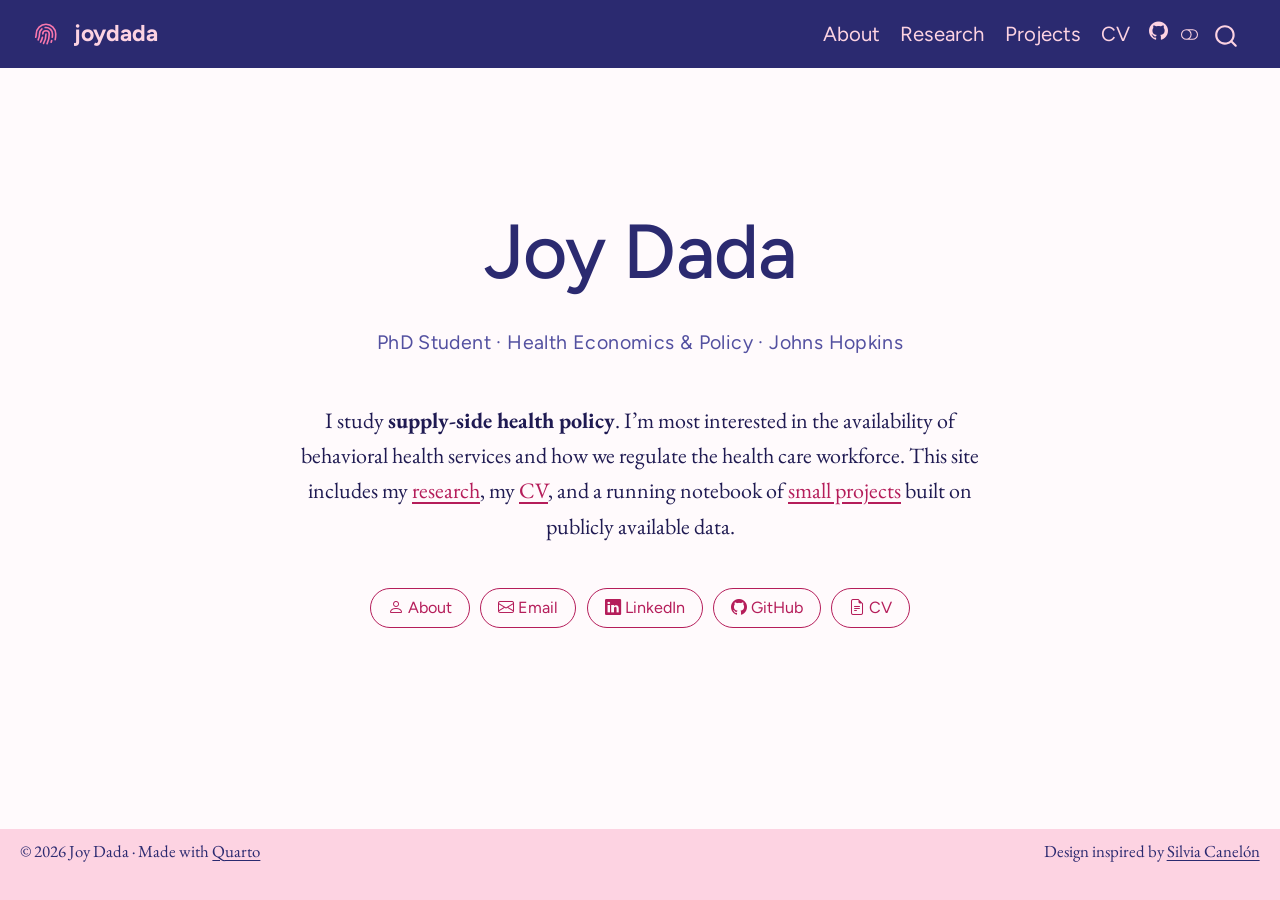
==== index.html @ 4fcf4c1a "Built site for gh-pages" ====
<!DOCTYPE html>
<html xmlns="http://www.w3.org/1999/xhtml" lang="en" xml:lang="en"><head>

<meta charset="utf-8">
<meta name="generator" content="quarto-1.10.19">

<meta name="viewport" content="width=device-width, initial-scale=1.0, user-scalable=yes">


<title>Joy Dada – joydada</title>
<style>
/* Default styles provided by pandoc.
** See https://pandoc.org/MANUAL.html#variables-for-html for config info.
*/
span.smallcaps{font-variant: small-caps;}
div.columns{display: flex; gap: 1.5em;}
div.column{flex: auto;}
@media screen {
div.columns{gap: min(4vw, 1.5em);}
div.column{overflow-x: auto;}
}
div.hanging-indent{margin-left: 1.5em; text-indent: -1.5em;}
ul.task-list{list-style: none;}
ul.task-list li input[type="checkbox"] {
  width: 0.8em;
  margin: 0 0.8em 0.2em -1em; /* quarto-specific, see https://github.com/quarto-dev/quarto-cli/issues/4556 */ 
  vertical-align: middle;
}
</style>


<script src="site_libs/quarto-nav/quarto-nav.js"></script>
<script src="site_libs/quarto-nav/headroom.min.js"></script>
<script src="site_libs/clipboard/clipboard.min.js"></script>
<script src="site_libs/quarto-search/autocomplete.umd.js"></script>
<script src="site_libs/quarto-search/fuse.min.js"></script>
<script src="site_libs/quarto-search/quarto-search.js"></script>
<meta name="quarto:offset" content="./">
<link href="./assets/img/logo.svg" rel="icon" type="image/svg+xml">
<script src="site_libs/quarto-html/quarto.js" type="module"></script>
<script src="site_libs/quarto-html/tabsets/tabsets.js" type="module"></script>
<script src="site_libs/quarto-html/popper.min.js"></script>
<script src="site_libs/quarto-html/tippy.umd.min.js"></script>
<script src="site_libs/quarto-html/anchor.min.js"></script>
<link href="site_libs/quarto-html/tippy.css" rel="stylesheet">
<link href="site_libs/quarto-html/quarto-syntax-highlighting-8221f2c48aaba76b52edb100b0507f3c.css" rel="stylesheet" class="quarto-color-scheme" id="quarto-text-highlighting-styles">
<link href="site_libs/quarto-html/quarto-syntax-highlighting-dark-9b72eb626856766e9cc8d3a7dc96451e.css" rel="stylesheet" class="quarto-color-scheme quarto-color-alternate" id="quarto-text-highlighting-styles">
<link href="site_libs/quarto-html/quarto-syntax-highlighting-8221f2c48aaba76b52edb100b0507f3c.css" rel="stylesheet" class="quarto-color-scheme-extra" id="quarto-text-highlighting-styles">
<script src="site_libs/bootstrap/bootstrap.min.js"></script>
<link href="site_libs/bootstrap/bootstrap-icons.css" rel="stylesheet">
<link href="site_libs/bootstrap/bootstrap-cb2092fd731e4eb73989a258b57290ee.min.css" rel="stylesheet" append-hash="true" class="quarto-color-scheme" id="quarto-bootstrap" data-mode="light">
<link href="site_libs/bootstrap/bootstrap-dark-763b3bb7d74302b578c923865d46b338.min.css" rel="stylesheet" append-hash="true" class="quarto-color-scheme quarto-color-alternate" id="quarto-bootstrap" data-mode="dark">
<link href="site_libs/bootstrap/bootstrap-cb2092fd731e4eb73989a258b57290ee.min.css" rel="stylesheet" append-hash="true" class="quarto-color-scheme-extra" id="quarto-bootstrap" data-mode="light">
<script id="quarto-search-options" type="application/json">{
  "location": "navbar",
  "copy-button": false,
  "collapse-after": 3,
  "panel-placement": "end",
  "type": "overlay",
  "limit": 50,
  "keyboard-shortcut": [
    "f",
    "/",
    "s"
  ],
  "show-item-context": false,
  "language": {
    "search-no-results-text": "No results",
    "search-matching-documents-text": "matching documents",
    "search-copy-link-title": "Copy link to search",
    "search-hide-matches-text": "Hide additional matches",
    "search-more-match-text": "more match in this document",
    "search-more-matches-text": "more matches in this document",
    "search-clear-button-title": "Clear",
    "search-text-placeholder": "",
    "search-detached-cancel-button-title": "Cancel",
    "search-submit-button-title": "Submit",
    "search-label": "Search"
  }
}</script>
<style>html{ scroll-behavior: smooth; }</style>


</head>

<body class="nav-fixed fullcontent quarto-light"><script id="quarto-html-before-body" type="application/javascript">
    const toggleBodyColorMode = (bsSheetEl) => {
      const mode = bsSheetEl.getAttribute("data-mode");
      const bodyEl = window.document.querySelector("body");
      if (mode === "dark") {
        bodyEl.classList.add("quarto-dark");
        bodyEl.classList.remove("quarto-light");
      } else {
        bodyEl.classList.add("quarto-light");
        bodyEl.classList.remove("quarto-dark");
      }
    }
    const toggleBodyColorPrimary = () => {
      const bsSheetEl = window.document.querySelector("link#quarto-bootstrap:not([rel=disabled-stylesheet])");
      if (bsSheetEl) {
        toggleBodyColorMode(bsSheetEl);
      }
    }
    const setColorSchemeToggle = (alternate) => {
      const toggles = window.document.querySelectorAll('.quarto-color-scheme-toggle');
      for (let i=0; i < toggles.length; i++) {
        const toggle = toggles[i];
        if (toggle) {
          if (alternate) {
            toggle.classList.add("alternate");
          } else {
            toggle.classList.remove("alternate");
          }
        }
      }
    };
    const toggleColorMode = (alternate) => {
      // Switch the stylesheets
      const primaryStylesheets = window.document.querySelectorAll('link.quarto-color-scheme:not(.quarto-color-alternate)');
      const alternateStylesheets = window.document.querySelectorAll('link.quarto-color-scheme.quarto-color-alternate');
      manageTransitions('#quarto-margin-sidebar .nav-link', false);
      if (alternate) {
        // note: dark is layered on light, we don't disable primary!
        enableStylesheet(alternateStylesheets);
        for (const sheetNode of alternateStylesheets) {
          if (sheetNode.id === "quarto-bootstrap") {
            toggleBodyColorMode(sheetNode);
          }
        }
      } else {
        disableStylesheet(alternateStylesheets);
        enableStylesheet(primaryStylesheets)
        toggleBodyColorPrimary();
      }
      manageTransitions('#quarto-margin-sidebar .nav-link', true);
      // Switch the toggles
      setColorSchemeToggle(alternate)
      // Hack to workaround the fact that safari doesn't
      // properly recolor the scrollbar when toggling (#1455)
      if (navigator.userAgent.indexOf('Safari') > 0 && navigator.userAgent.indexOf('Chrome') == -1) {
        manageTransitions("body", false);
        window.scrollTo(0, 1);
        setTimeout(() => {
          window.scrollTo(0, 0);
          manageTransitions("body", true);
        }, 40);
      }
    }
    const disableStylesheet = (stylesheets) => {
      for (let i=0; i < stylesheets.length; i++) {
        const stylesheet = stylesheets[i];
        stylesheet.rel = 'disabled-stylesheet';
      }
    }
    const enableStylesheet = (stylesheets) => {
      for (let i=0; i < stylesheets.length; i++) {
        const stylesheet = stylesheets[i];
        if(stylesheet.rel !== 'stylesheet') { // for Chrome, which will still FOUC without this check
          stylesheet.rel = 'stylesheet';
        }
      }
    }
    const manageTransitions = (selector, allowTransitions) => {
      const els = window.document.querySelectorAll(selector);
      for (let i=0; i < els.length; i++) {
        const el = els[i];
        if (allowTransitions) {
          el.classList.remove('notransition');
        } else {
          el.classList.add('notransition');
        }
      }
    }
    const isFileUrl = () => {
      return window.location.protocol === 'file:';
    }
    const hasAlternateSentinel = () => {
      let styleSentinel = getColorSchemeSentinel();
      if (styleSentinel !== null) {
        return styleSentinel === "alternate";
      } else {
        return false;
      }
    }
    const setStyleSentinel = (alternate) => {
      const value = alternate ? "alternate" : "default";
      if (!isFileUrl()) {
        window.localStorage.setItem("quarto-color-scheme", value);
      } else {
        localAlternateSentinel = value;
      }
    }
    const getColorSchemeSentinel = () => {
      if (!isFileUrl()) {
        const storageValue = window.localStorage.getItem("quarto-color-scheme");
        return storageValue != null ? storageValue : localAlternateSentinel;
      } else {
        return localAlternateSentinel;
      }
    }
    const toggleGiscusIfUsed = (isAlternate, darkModeDefault) => {
      const baseTheme = document.querySelector('#giscus-base-theme')?.value ?? 'light';
      const alternateTheme = document.querySelector('#giscus-alt-theme')?.value ?? 'dark';
      let newTheme = '';
      if(authorPrefersDark) {
        newTheme = isAlternate ? baseTheme : alternateTheme;
      } else {
        newTheme = isAlternate ? alternateTheme : baseTheme;
      }
      const changeGiscusTheme = () => {
        // From: https://github.com/giscus/giscus/issues/336
        const sendMessage = (message) => {
          const iframe = document.querySelector('iframe.giscus-frame');
          if (!iframe) return;
          iframe.contentWindow.postMessage({ giscus: message }, 'https://giscus.app');
        }
        sendMessage({
          setConfig: {
            theme: newTheme
          }
        });
      }
      const isGiscussLoaded = window.document.querySelector('iframe.giscus-frame') !== null;
      if (isGiscussLoaded) {
        changeGiscusTheme();
      }
    };
    const authorPrefersDark = false;
    const darkModeDefault = authorPrefersDark;
      document.querySelector('link#quarto-text-highlighting-styles.quarto-color-scheme-extra').rel = 'disabled-stylesheet';
      document.querySelector('link#quarto-bootstrap.quarto-color-scheme-extra').rel = 'disabled-stylesheet';
    let localAlternateSentinel = darkModeDefault ? 'alternate' : 'default';
    // Dark / light mode switch
    window.quartoToggleColorScheme = () => {
      // Read the current dark / light value
      let toAlternate = !hasAlternateSentinel();
      toggleColorMode(toAlternate);
      setStyleSentinel(toAlternate);
      toggleGiscusIfUsed(toAlternate, darkModeDefault);
      window.dispatchEvent(new Event('resize'));
    };
    // Switch to dark mode if need be
    if (hasAlternateSentinel()) {
      toggleColorMode(true);
    } else {
      toggleColorMode(false);
    }
  </script>

<div id="quarto-search-results"></div>
  <header id="quarto-header" class="headroom fixed-top">
    <nav class="navbar navbar-expand-lg " data-bs-theme="dark">
      <div class="navbar-container container-fluid">
      <div class="navbar-brand-container mx-auto">
    <a href="./index.html" class="navbar-brand navbar-brand-logo">
    <img src="./assets/img/logo.svg" alt="joydada fingerprint logo" class="navbar-logo light-content">
    <img src="./assets/img/logo.svg" alt="joydada fingerprint logo" class="navbar-logo dark-content">
    </a>
    <a class="navbar-brand" href="./index.html">
    <span class="navbar-title">joydada</span>
    </a>
  </div>
            <div id="quarto-search" class="" title="Search"></div>
          <button class="navbar-toggler" type="button" data-bs-toggle="collapse" data-bs-target="#navbarCollapse" aria-controls="navbarCollapse" role="menu" aria-expanded="false" aria-label="Toggle navigation" onclick="if (window.quartoToggleHeadroom) { window.quartoToggleHeadroom(); }">
  <span class="navbar-toggler-icon"></span>
</button>
          <div class="collapse navbar-collapse" id="navbarCollapse">
            <ul class="navbar-nav navbar-nav-scroll ms-auto">
  <li class="nav-item">
    <a class="nav-link" href="./about/index.html"> 
<span class="menu-text">About</span></a>
  </li>  
  <li class="nav-item">
    <a class="nav-link" href="./research/index.html"> 
<span class="menu-text">Research</span></a>
  </li>  
  <li class="nav-item">
    <a class="nav-link" href="./projects/index.html"> 
<span class="menu-text">Projects</span></a>
  </li>  
  <li class="nav-item">
    <a class="nav-link" href="./cv/index.html"> 
<span class="menu-text">CV</span></a>
  </li>  
  <li class="nav-item compact">
    <a class="nav-link" href="https://github.com/jdada360"> <i class="bi bi-github" role="img" aria-label="GitHub">
</i> 
<span class="menu-text"></span></a>
  </li>  
</ul>
          </div> <!-- /navcollapse -->
            <div class="quarto-navbar-tools">
  <a href="" class="quarto-color-scheme-toggle quarto-navigation-tool  px-1" onclick="window.quartoToggleColorScheme(); return false;" title="Toggle dark mode"><i class="bi"></i></a>
</div>
      </div> <!-- /container-fluid -->
    </nav>
</header>
<!-- content -->
<div id="quarto-content" class="quarto-container page-layout-custom page-navbar">
<!-- sidebar -->
<!-- margin-sidebar -->
<!-- main -->





<div class="landing">
<div class="landing-name">
<p>Joy Dada</p>
</div>
<div class="landing-role">
<p>PhD Student · Health Economics &amp; Policy · Johns Hopkins</p>
</div>
<div class="landing-blurb">
<p>I study <strong>supply-side health policy</strong>. I’m most interested in the availability of behavioral health services and how we regulate the health care workforce. This site includes my <a href="./research/index.html">research</a>, my <a href="./cv/index.html">CV</a>, and a running notebook of <a href="./projects/index.html">small projects</a> built on publicly available data.</p>
</div>
<div class="landing-links">
<p><a href="./about/index.html" class="landing-btn"><i class="bi bi-person"></i> About</a> <a href="mailto:jdada3@jhu.edu" class="landing-btn"><i class="bi bi-envelope"></i> Email</a> <a href="https://www.linkedin.com/in/joy-dada/" class="landing-btn"><i class="bi bi-linkedin"></i> LinkedIn</a> <a href="https://github.com/jdada360" class="landing-btn"><i class="bi bi-github"></i> GitHub</a> <a href="cv/cv.pdf" class="landing-btn"><i class="bi bi-file-earmark-text"></i> CV</a></p>
</div>
</div>




<script id="quarto-html-after-body" type="application/javascript">
  window.document.addEventListener("DOMContentLoaded", function (event) {
    // Ensure there is a toggle, if there isn't float one in the top right
    if (window.document.querySelector('.quarto-color-scheme-toggle') === null) {
      const a = window.document.createElement('a');
      a.classList.add('top-right');
      a.classList.add('quarto-color-scheme-toggle');
      a.href = "";
      a.onclick = function() { try { window.quartoToggleColorScheme(); } catch {} return false; };
      const i = window.document.createElement("i");
      i.classList.add('bi');
      a.appendChild(i);
      window.document.body.appendChild(a);
    }
    setColorSchemeToggle(hasAlternateSentinel())
    const icon = "";
    const anchorJS = new window.AnchorJS();
    anchorJS.options = {
      placement: 'right',
      icon: icon
    };
    anchorJS.add('.anchored');
    const isCodeAnnotation = (el) => {
      for (const clz of el.classList) {
        if (clz.startsWith('code-annotation-')) {                     
          return true;
        }
      }
      return false;
    }
    const onCopySuccess = function(e) {
      // button target
      const button = e.trigger;
      // don't keep focus
      button.blur();
      // flash "checked"
      button.classList.add('code-copy-button-checked');
      var currentTitle = button.getAttribute("title");
      button.setAttribute("title", "Copied!");
      let tooltip;
      if (window.bootstrap) {
        button.setAttribute("data-bs-toggle", "tooltip");
        button.setAttribute("data-bs-placement", "left");
        button.setAttribute("data-bs-title", "Copied!");
        tooltip = new bootstrap.Tooltip(button, 
          { trigger: "manual", 
            customClass: "code-copy-button-tooltip",
            offset: [0, -8]});
        tooltip.show();    
      }
      setTimeout(function() {
        if (tooltip) {
          tooltip.hide();
          button.removeAttribute("data-bs-title");
          button.removeAttribute("data-bs-toggle");
          button.removeAttribute("data-bs-placement");
        }
        button.setAttribute("title", currentTitle);
        button.classList.remove('code-copy-button-checked');
      }, 1000);
      // clear code selection
      e.clearSelection();
    }
    const getTextToCopy = function(trigger) {
      const outerScaffold = trigger.parentElement.cloneNode(true);
      const codeEl = outerScaffold.querySelector('code');
      for (const childEl of codeEl.children) {
        if (isCodeAnnotation(childEl)) {
          childEl.remove();
        }
      }
      return codeEl.innerText;
    }
    const clipboard = new window.ClipboardJS('.code-copy-button:not([data-in-quarto-modal])', {
      text: getTextToCopy
    });
    clipboard.on('success', onCopySuccess);
    if (window.document.getElementById('quarto-embedded-source-code-modal')) {
      const clipboardModal = new window.ClipboardJS('.code-copy-button[data-in-quarto-modal]', {
        text: getTextToCopy,
        container: window.document.getElementById('quarto-embedded-source-code-modal')
      });
      clipboardModal.on('success', onCopySuccess);
    }
      var localhostRegex = new RegExp(/^(?:http|https):\/\/localhost\:?[0-9]*\//);
      var mailtoRegex = new RegExp(/^mailto:/);
        var filterRegex = new RegExp("https:\/\/jdada360\.github\.io");
      var isInternal = (href) => {
          return filterRegex.test(href) || localhostRegex.test(href) || mailtoRegex.test(href);
      }
      // Inspect non-navigation links and adorn them if external
     var links = window.document.querySelectorAll('a[href]:not(.nav-link):not(.navbar-brand):not(.toc-action):not(.sidebar-link):not(.sidebar-item-toggle):not(.pagination-link):not(.no-external):not([aria-hidden]):not(.dropdown-item):not(.quarto-navigation-tool):not(.about-link)');
      for (var i=0; i<links.length; i++) {
        const link = links[i];
        if (!isInternal(link.href)) {
          // undo the damage that might have been done by quarto-nav.js in the case of
          // links that we want to consider external
          if (link.dataset.originalHref !== undefined) {
            link.href = link.dataset.originalHref;
          }
        }
      }
    function tippyHover(el, contentFn, onTriggerFn, onUntriggerFn) {
      const config = {
        allowHTML: true,
        maxWidth: 500,
        delay: 100,
        arrow: false,
        appendTo: function(el) {
            return el.parentElement;
        },
        interactive: true,
        interactiveBorder: 10,
        theme: 'quarto',
        placement: 'bottom-start',
      };
      if (contentFn) {
        config.content = contentFn;
      }
      if (onTriggerFn) {
        config.onTrigger = onTriggerFn;
      }
      if (onUntriggerFn) {
        config.onUntrigger = onUntriggerFn;
      }
      window.tippy(el, config); 
    }
    const noterefs = window.document.querySelectorAll('a[role="doc-noteref"]');
    for (var i=0; i<noterefs.length; i++) {
      const ref = noterefs[i];
      tippyHover(ref, function() {
        // use id or data attribute instead here
        let href = ref.getAttribute('data-footnote-href') || ref.getAttribute('href');
        try { href = new URL(href).hash; } catch {}
        const id = href.replace(/^#\/?/, "");
        const note = window.document.getElementById(id);
        if (note) {
          return note.innerHTML;
        } else {
          return "";
        }
      });
    }
    const xrefs = window.document.querySelectorAll('a.quarto-xref');
    const processXRef = (id, note) => {
      // Strip column container classes
      const stripColumnClz = (el) => {
        el.classList.remove("page-full", "page-columns");
        if (el.children) {
          for (const child of el.children) {
            stripColumnClz(child);
          }
        }
      }
      stripColumnClz(note)
      if (id === null || id.startsWith('sec-')) {
        // Special case sections, only their first couple elements
        const container = document.createElement("div");
        if (note.children && note.children.length > 2) {
          container.appendChild(note.children[0].cloneNode(true));
          for (let i = 1; i < note.children.length; i++) {
            const child = note.children[i];
            if (child.tagName === "P" && child.innerText === "") {
              continue;
            } else {
              container.appendChild(child.cloneNode(true));
              break;
            }
          }
          if (window.Quarto?.typesetMath) {
            window.Quarto.typesetMath(container);
          }
          return container.innerHTML
        } else {
          if (window.Quarto?.typesetMath) {
            window.Quarto.typesetMath(note);
          }
          return note.innerHTML;
        }
      } else {
        // Remove any anchor links if they are present
        const anchorLink = note.querySelector('a.anchorjs-link');
        if (anchorLink) {
          anchorLink.remove();
        }
        if (window.Quarto?.typesetMath) {
          window.Quarto.typesetMath(note);
        }
        if (note.classList.contains("callout")) {
          return note.outerHTML;
        } else {
          return note.innerHTML;
        }
      }
    }
    for (var i=0; i<xrefs.length; i++) {
      const xref = xrefs[i];
      tippyHover(xref, undefined, function(instance) {
        instance.disable();
        let url = xref.getAttribute('href');
        let hash = undefined; 
        if (url.startsWith('#')) {
          hash = url;
        } else {
          try { hash = new URL(url).hash; } catch {}
        }
        if (hash) {
          const id = hash.replace(/^#\/?/, "");
          const note = window.document.getElementById(id);
          if (note !== null) {
            try {
              const html = processXRef(id, note.cloneNode(true));
              instance.setContent(html);
            } finally {
              instance.enable();
              instance.show();
            }
          } else {
            // See if we can fetch this
            fetch(url.split('#')[0])
            .then(res => res.text())
            .then(html => {
              const parser = new DOMParser();
              const htmlDoc = parser.parseFromString(html, "text/html");
              const note = htmlDoc.getElementById(id);
              if (note !== null) {
                const html = processXRef(id, note);
                instance.setContent(html);
              } 
            }).finally(() => {
              instance.enable();
              instance.show();
            });
          }
        } else {
          // See if we can fetch a full url (with no hash to target)
          // This is a special case and we should probably do some content thinning / targeting
          fetch(url)
          .then(res => res.text())
          .then(html => {
            const parser = new DOMParser();
            const htmlDoc = parser.parseFromString(html, "text/html");
            const note = htmlDoc.querySelector('main.content');
            if (note !== null) {
              // This should only happen for chapter cross references
              // (since there is no id in the URL)
              // remove the first header
              if (note.children.length > 0 && note.children[0].tagName === "HEADER") {
                note.children[0].remove();
              }
              const html = processXRef(null, note);
              instance.setContent(html);
            } 
          }).finally(() => {
            instance.enable();
            instance.show();
          });
        }
      }, function(instance) {
      });
    }
        let selectedAnnoteEl;
        const selectorForAnnotation = ( cell, annotation) => {
          let cellAttr = 'data-code-cell="' + cell + '"';
          let lineAttr = 'data-code-annotation="' +  annotation + '"';
          const selector = 'span[' + cellAttr + '][' + lineAttr + ']';
          return selector;
        }
        const selectCodeLines = (annoteEl) => {
          const doc = window.document;
          const targetCell = annoteEl.getAttribute("data-target-cell");
          const targetAnnotation = annoteEl.getAttribute("data-target-annotation");
          const annoteSpan = window.document.querySelector(selectorForAnnotation(targetCell, targetAnnotation));
          const lines = annoteSpan.getAttribute("data-code-lines").split(",");
          const lineIds = lines.map((line) => {
            return targetCell + "-" + line;
          })
          let top = null;
          let height = null;
          let parent = null;
          if (lineIds.length > 0) {
              //compute the position of the single el (top and bottom and make a div)
              const el = window.document.getElementById(lineIds[0]);
              top = el.offsetTop;
              height = el.offsetHeight;
              parent = el.parentElement.parentElement;
            if (lineIds.length > 1) {
              const lastEl = window.document.getElementById(lineIds[lineIds.length - 1]);
              const bottom = lastEl.offsetTop + lastEl.offsetHeight;
              height = bottom - top;
            }
            if (top !== null && height !== null && parent !== null) {
              // cook up a div (if necessary) and position it 
              let div = window.document.getElementById("code-annotation-line-highlight");
              if (div === null) {
                div = window.document.createElement("div");
                div.setAttribute("id", "code-annotation-line-highlight");
                div.style.position = 'absolute';
                parent.appendChild(div);
              }
              div.style.top = top - 2 + "px";
              div.style.height = height + 4 + "px";
              div.style.left = 0;
              let gutterDiv = window.document.getElementById("code-annotation-line-highlight-gutter");
              if (gutterDiv === null) {
                gutterDiv = window.document.createElement("div");
                gutterDiv.setAttribute("id", "code-annotation-line-highlight-gutter");
                gutterDiv.style.position = 'absolute';
                const codeCell = window.document.getElementById(targetCell);
                const gutter = codeCell.querySelector('.code-annotation-gutter');
                gutter.appendChild(gutterDiv);
              }
              gutterDiv.style.top = top - 2 + "px";
              gutterDiv.style.height = height + 4 + "px";
            }
            selectedAnnoteEl = annoteEl;
          }
        };
        const unselectCodeLines = () => {
          const elementsIds = ["code-annotation-line-highlight", "code-annotation-line-highlight-gutter"];
          elementsIds.forEach((elId) => {
            const div = window.document.getElementById(elId);
            if (div) {
              div.remove();
            }
          });
          selectedAnnoteEl = undefined;
        };
          // Handle positioning of the toggle
      window.addEventListener(
        "resize",
        throttle(() => {
          elRect = undefined;
          if (selectedAnnoteEl) {
            selectCodeLines(selectedAnnoteEl);
          }
        }, 10)
      );
      function throttle(fn, ms) {
      let throttle = false;
      let timer;
        return (...args) => {
          if(!throttle) { // first call gets through
              fn.apply(this, args);
              throttle = true;
          } else { // all the others get throttled
              if(timer) clearTimeout(timer); // cancel #2
              timer = setTimeout(() => {
                fn.apply(this, args);
                timer = throttle = false;
              }, ms);
          }
        };
      }
        // Attach click handler to the DT
        const annoteDls = window.document.querySelectorAll('dt[data-target-cell]');
        for (const annoteDlNode of annoteDls) {
          annoteDlNode.addEventListener('click', (event) => {
            const clickedEl = event.target;
            if (clickedEl !== selectedAnnoteEl) {
              unselectCodeLines();
              const activeEl = window.document.querySelector('dt[data-target-cell].code-annotation-active');
              if (activeEl) {
                activeEl.classList.remove('code-annotation-active');
              }
              selectCodeLines(clickedEl);
              clickedEl.classList.add('code-annotation-active');
            } else {
              // Unselect the line
              unselectCodeLines();
              clickedEl.classList.remove('code-annotation-active');
            }
          });
        }
    const findCites = (el) => {
      const parentEl = el.parentElement;
      if (parentEl) {
        const cites = parentEl.dataset.cites;
        if (cites) {
          return {
            el,
            cites: cites.split(' ')
          };
        } else {
          return findCites(el.parentElement)
        }
      } else {
        return undefined;
      }
    };
    var bibliorefs = window.document.querySelectorAll('a[role="doc-biblioref"]');
    for (var i=0; i<bibliorefs.length; i++) {
      const ref = bibliorefs[i];
      const citeInfo = findCites(ref);
      if (citeInfo) {
        tippyHover(citeInfo.el, function() {
          var popup = window.document.createElement('div');
          citeInfo.cites.forEach(function(cite) {
            var citeDiv = window.document.createElement('div');
            citeDiv.classList.add('hanging-indent');
            citeDiv.classList.add('csl-entry');
            var biblioDiv = window.document.getElementById('ref-' + cite);
            if (biblioDiv) {
              citeDiv.innerHTML = biblioDiv.innerHTML;
            }
            popup.appendChild(citeDiv);
          });
          return popup.innerHTML;
        });
      }
    }
  });
  </script>
</div> <!-- /content -->
<footer class="footer">
  <div class="nav-footer">
    <div class="nav-footer-left">
<p>© 2026 Joy Dada · Made with <a href="https://quarto.org">Quarto</a></p>
</div>   
    <div class="nav-footer-center">
      &nbsp;
    </div>
    <div class="nav-footer-right">
<p>Design inspired by <a href="https://silviacanelon.com">Silvia Canelón</a></p>
</div>
  </div>
</footer>




<script src="site_libs/quarto-html/zenscroll-min.js"></script>
</body></html>
---- site_libs/quarto-html/tippy.css ----
.tippy-box[data-animation=fade][data-state=hidden]{opacity:0}[data-tippy-root]{max-width:calc(100vw - 10px)}.tippy-box{position:relative;background-color:#333;color:#fff;border-radius:4px;font-size:14px;line-height:1.4;white-space:normal;outline:0;transition-property:transform,visibility,opacity}.tippy-box[data-placement^=top]>.tippy-arrow{bottom:0}.tippy-box[data-placement^=top]>.tippy-arrow:before{bottom:-7px;left:0;border-width:8px 8px 0;border-top-color:initial;transform-origin:center top}.tippy-box[data-placement^=bottom]>.tippy-arrow{top:0}.tippy-box[data-placement^=bottom]>.tippy-arrow:before{top:-7px;left:0;border-width:0 8px 8px;border-bottom-color:initial;transform-origin:center bottom}.tippy-box[data-placement^=left]>.tippy-arrow{right:0}.tippy-box[data-placement^=left]>.tippy-arrow:before{border-width:8px 0 8px 8px;border-left-color:initial;right:-7px;transform-origin:center left}.tippy-box[data-placement^=right]>.tippy-arrow{left:0}.tippy-box[data-placement^=right]>.tippy-arrow:before{left:-7px;border-width:8px 8px 8px 0;border-right-color:initial;transform-origin:center right}.tippy-box[data-inertia][data-state=visible]{transition-timing-function:cubic-bezier(.54,1.5,.38,1.11)}.tippy-arrow{width:16px;height:16px;color:#333}.tippy-arrow:before{content:"";position:absolute;border-color:transparent;border-style:solid}.tippy-content{position:relative;padding:5px 9px;z-index:1}
---- site_libs/quarto-html/quarto-syntax-highlighting-8221f2c48aaba76b52edb100b0507f3c.css ----
/* quarto syntax highlight colors */
:root {
  --quarto-hl-ot-color: #003B4F;
  --quarto-hl-at-color: #657422;
  --quarto-hl-ss-color: #20794D;
  --quarto-hl-an-color: #5E5E5E;
  --quarto-hl-fu-color: #4758AB;
  --quarto-hl-st-color: #20794D;
  --quarto-hl-cf-color: #003B4F;
  --quarto-hl-op-color: #5E5E5E;
  --quarto-hl-er-color: #AD0000;
  --quarto-hl-bn-color: #AD0000;
  --quarto-hl-al-color: #AD0000;
  --quarto-hl-va-color: #111111;
  --quarto-hl-bu-color: inherit;
  --quarto-hl-ex-color: inherit;
  --quarto-hl-pp-color: #AD0000;
  --quarto-hl-in-color: #5E5E5E;
  --quarto-hl-vs-color: #20794D;
  --quarto-hl-wa-color: #5E5E5E;
  --quarto-hl-do-color: #5E5E5E;
  --quarto-hl-im-color: #00769E;
  --quarto-hl-ch-color: #20794D;
  --quarto-hl-dt-color: #AD0000;
  --quarto-hl-fl-color: #AD0000;
  --quarto-hl-co-color: #5E5E5E;
  --quarto-hl-cv-color: #5E5E5E;
  --quarto-hl-cn-color: #8f5902;
  --quarto-hl-sc-color: #5E5E5E;
  --quarto-hl-dv-color: #AD0000;
  --quarto-hl-kw-color: #003B4F;
}

/* other quarto variables */
:root {
  --quarto-font-monospace: "JetBrains Mono", ui-monospace, monospace;
}

/* syntax highlight based on Pandoc's rules */
pre > code.sourceCode > span {
  color: #003B4F;
}

code.sourceCode > span {
  color: #003B4F;
}

div.sourceCode,
div.sourceCode pre.sourceCode {
  color: #003B4F;
}

/* Normal */
code span {
  color: #003B4F;
}

/* Alert */
code span.al {
  color: #AD0000;
  font-style: inherit;
}

/* Annotation */
code span.an {
  color: #5E5E5E;
  font-style: inherit;
}

/* Attribute */
code span.at {
  color: #657422;
  font-style: inherit;
}

/* BaseN */
code span.bn {
  color: #AD0000;
  font-style: inherit;
}

/* BuiltIn */
code span.bu {
  font-style: inherit;
}

/* ControlFlow */
code span.cf {
  color: #003B4F;
  font-weight: bold;
  font-style: inherit;
}

/* Char */
code span.ch {
  color: #20794D;
  font-style: inherit;
}

/* Constant */
code span.cn {
  color: #8f5902;
  font-style: inherit;
}

/* Comment */
code span.co {
  color: #5E5E5E;
  font-style: inherit;
}

/* CommentVar */
code span.cv {
  color: #5E5E5E;
  font-style: italic;
}

/* Documentation */
code span.do {
  color: #5E5E5E;
  font-style: italic;
}

/* DataType */
code span.dt {
  color: #AD0000;
  font-style: inherit;
}

/* DecVal */
code span.dv {
  color: #AD0000;
  font-style: inherit;
}

/* Error */
code span.er {
  color: #AD0000;
  font-style: inherit;
}

/* Extension */
code span.ex {
  font-style: inherit;
}

/* Float */
code span.fl {
  color: #AD0000;
  font-style: inherit;
}

/* Function */
code span.fu {
  color: #4758AB;
  font-style: inherit;
}

/* Import */
code span.im {
  color: #00769E;
  font-style: inherit;
}

/* Information */
code span.in {
  color: #5E5E5E;
  font-style: inherit;
}

/* Keyword */
code span.kw {
  color: #003B4F;
  font-weight: bold;
  font-style: inherit;
}

/* Operator */
code span.op {
  color: #5E5E5E;
  font-style: inherit;
}

/* Other */
code span.ot {
  color: #003B4F;
  font-style: inherit;
}

/* Preprocessor */
code span.pp {
  color: #AD0000;
  font-style: inherit;
}

/* SpecialChar */
code span.sc {
  color: #5E5E5E;
  font-style: inherit;
}

/* SpecialString */
code span.ss {
  color: #20794D;
  font-style: inherit;
}

/* String */
code span.st {
  color: #20794D;
  font-style: inherit;
}

/* Variable */
code span.va {
  color: #111111;
  font-style: inherit;
}

/* VerbatimString */
code span.vs {
  color: #20794D;
  font-style: inherit;
}

/* Warning */
code span.wa {
  color: #5E5E5E;
  font-style: italic;
}

.prevent-inlining {
  content: "</";
}

/*# sourceMappingURL=9eee96a7fe091443b4b5a63f56ea8d23.css.map */
---- site_libs/quarto-html/quarto-syntax-highlighting-dark-9b72eb626856766e9cc8d3a7dc96451e.css ----
/* quarto syntax highlight colors */
:root {
  --quarto-hl-al-color: #f07178;
  --quarto-hl-an-color: #d4d0ab;
  --quarto-hl-at-color: #00e0e0;
  --quarto-hl-bn-color: #d4d0ab;
  --quarto-hl-bu-color: #abe338;
  --quarto-hl-ch-color: #abe338;
  --quarto-hl-co-color: #f8f8f2;
  --quarto-hl-cv-color: #ffd700;
  --quarto-hl-cn-color: #ffd700;
  --quarto-hl-cf-color: #ffa07a;
  --quarto-hl-dt-color: #ffa07a;
  --quarto-hl-dv-color: #d4d0ab;
  --quarto-hl-do-color: #f8f8f2;
  --quarto-hl-er-color: #f07178;
  --quarto-hl-ex-color: #00e0e0;
  --quarto-hl-fl-color: #d4d0ab;
  --quarto-hl-fu-color: #ffa07a;
  --quarto-hl-im-color: #abe338;
  --quarto-hl-in-color: #d4d0ab;
  --quarto-hl-kw-color: #ffa07a;
  --quarto-hl-op-color: #ffa07a;
  --quarto-hl-ot-color: #00e0e0;
  --quarto-hl-pp-color: #dcc6e0;
  --quarto-hl-re-color: #00e0e0;
  --quarto-hl-sc-color: #abe338;
  --quarto-hl-ss-color: #abe338;
  --quarto-hl-st-color: #abe338;
  --quarto-hl-va-color: #00e0e0;
  --quarto-hl-vs-color: #abe338;
  --quarto-hl-wa-color: #dcc6e0;
}

/* other quarto variables */
:root {
  --quarto-font-monospace: "JetBrains Mono", ui-monospace, monospace;
}

/* syntax highlight based on Pandoc's rules */
pre > code.sourceCode > span {
  color: #f8f8f2;
}

code.sourceCode > span {
  color: #f8f8f2;
}

div.sourceCode,
div.sourceCode pre.sourceCode {
  color: #f8f8f2;
}

/* Normal */
code span {
  color: #f8f8f2;
}

/* Alert */
code span.al {
  color: #f07178;
}

/* Annotation */
code span.an {
  color: #d4d0ab;
}

/* Attribute */
code span.at {
  color: #00e0e0;
}

/* BaseN */
code span.bn {
  color: #d4d0ab;
}

/* BuiltIn */
code span.bu {
  color: #abe338;
}

/* ControlFlow */
code span.cf {
  font-weight: bold;
  color: #ffa07a;
}

/* Char */
code span.ch {
  color: #abe338;
}

/* Constant */
code span.cn {
  color: #ffd700;
}

/* Comment */
code span.co {
  font-style: italic;
  color: #f8f8f2;
}

/* CommentVar */
code span.cv {
  color: #ffd700;
}

/* Documentation */
code span.do {
  color: #f8f8f2;
}

/* DataType */
code span.dt {
  color: #ffa07a;
}

/* DecVal */
code span.dv {
  color: #d4d0ab;
}

/* Error */
code span.er {
  color: #f07178;
  text-decoration: underline;
}

/* Extension */
code span.ex {
  font-weight: bold;
  color: #00e0e0;
}

/* Float */
code span.fl {
  color: #d4d0ab;
}

/* Function */
code span.fu {
  color: #ffa07a;
}

/* Import */
code span.im {
  color: #abe338;
}

/* Information */
code span.in {
  color: #d4d0ab;
}

/* Keyword */
code span.kw {
  font-weight: bold;
  color: #ffa07a;
}

/* Operator */
code span.op {
  color: #ffa07a;
}

/* Other */
code span.ot {
  color: #00e0e0;
}

/* Preprocessor */
code span.pp {
  color: #dcc6e0;
}

/* RegionMarker */
code span.re {
  background-color: #f8f8f2;
  color: #00e0e0;
}

/* SpecialChar */
code span.sc {
  color: #abe338;
}

/* SpecialString */
code span.ss {
  color: #abe338;
}

/* String */
code span.st {
  color: #abe338;
}

/* Variable */
code span.va {
  color: #00e0e0;
}

/* VerbatimString */
code span.vs {
  color: #abe338;
}

/* Warning */
code span.wa {
  color: #dcc6e0;
}

.prevent-inlining {
  content: "</";
}

/*# sourceMappingURL=3658996ea12c2fecc4f7849f2d716514.css.map */
---- site_libs/quarto-html/quarto-syntax-highlighting-8221f2c48aaba76b52edb100b0507f3c.css ----
/* quarto syntax highlight colors */
:root {
  --quarto-hl-ot-color: #003B4F;
  --quarto-hl-at-color: #657422;
  --quarto-hl-ss-color: #20794D;
  --quarto-hl-an-color: #5E5E5E;
  --quarto-hl-fu-color: #4758AB;
  --quarto-hl-st-color: #20794D;
  --quarto-hl-cf-color: #003B4F;
  --quarto-hl-op-color: #5E5E5E;
  --quarto-hl-er-color: #AD0000;
  --quarto-hl-bn-color: #AD0000;
  --quarto-hl-al-color: #AD0000;
  --quarto-hl-va-color: #111111;
  --quarto-hl-bu-color: inherit;
  --quarto-hl-ex-color: inherit;
  --quarto-hl-pp-color: #AD0000;
  --quarto-hl-in-color: #5E5E5E;
  --quarto-hl-vs-color: #20794D;
  --quarto-hl-wa-color: #5E5E5E;
  --quarto-hl-do-color: #5E5E5E;
  --quarto-hl-im-color: #00769E;
  --quarto-hl-ch-color: #20794D;
  --quarto-hl-dt-color: #AD0000;
  --quarto-hl-fl-color: #AD0000;
  --quarto-hl-co-color: #5E5E5E;
  --quarto-hl-cv-color: #5E5E5E;
  --quarto-hl-cn-color: #8f5902;
  --quarto-hl-sc-color: #5E5E5E;
  --quarto-hl-dv-color: #AD0000;
  --quarto-hl-kw-color: #003B4F;
}

/* other quarto variables */
:root {
  --quarto-font-monospace: "JetBrains Mono", ui-monospace, monospace;
}

/* syntax highlight based on Pandoc's rules */
pre > code.sourceCode > span {
  color: #003B4F;
}

code.sourceCode > span {
  color: #003B4F;
}

div.sourceCode,
div.sourceCode pre.sourceCode {
  color: #003B4F;
}

/* Normal */
code span {
  color: #003B4F;
}

/* Alert */
code span.al {
  color: #AD0000;
  font-style: inherit;
}

/* Annotation */
code span.an {
  color: #5E5E5E;
  font-style: inherit;
}

/* Attribute */
code span.at {
  color: #657422;
  font-style: inherit;
}

/* BaseN */
code span.bn {
  color: #AD0000;
  font-style: inherit;
}

/* BuiltIn */
code span.bu {
  font-style: inherit;
}

/* ControlFlow */
code span.cf {
  color: #003B4F;
  font-weight: bold;
  font-style: inherit;
}

/* Char */
code span.ch {
  color: #20794D;
  font-style: inherit;
}

/* Constant */
code span.cn {
  color: #8f5902;
  font-style: inherit;
}

/* Comment */
code span.co {
  color: #5E5E5E;
  font-style: inherit;
}

/* CommentVar */
code span.cv {
  color: #5E5E5E;
  font-style: italic;
}

/* Documentation */
code span.do {
  color: #5E5E5E;
  font-style: italic;
}

/* DataType */
code span.dt {
  color: #AD0000;
  font-style: inherit;
}

/* DecVal */
code span.dv {
  color: #AD0000;
  font-style: inherit;
}

/* Error */
code span.er {
  color: #AD0000;
  font-style: inherit;
}

/* Extension */
code span.ex {
  font-style: inherit;
}

/* Float */
code span.fl {
  color: #AD0000;
  font-style: inherit;
}

/* Function */
code span.fu {
  color: #4758AB;
  font-style: inherit;
}

/* Import */
code span.im {
  color: #00769E;
  font-style: inherit;
}

/* Information */
code span.in {
  color: #5E5E5E;
  font-style: inherit;
}

/* Keyword */
code span.kw {
  color: #003B4F;
  font-weight: bold;
  font-style: inherit;
}

/* Operator */
code span.op {
  color: #5E5E5E;
  font-style: inherit;
}

/* Other */
code span.ot {
  color: #003B4F;
  font-style: inherit;
}

/* Preprocessor */
code span.pp {
  color: #AD0000;
  font-style: inherit;
}

/* SpecialChar */
code span.sc {
  color: #5E5E5E;
  font-style: inherit;
}

/* SpecialString */
code span.ss {
  color: #20794D;
  font-style: inherit;
}

/* String */
code span.st {
  color: #20794D;
  font-style: inherit;
}

/* Variable */
code span.va {
  color: #111111;
  font-style: inherit;
}

/* VerbatimString */
code span.vs {
  color: #20794D;
  font-style: inherit;
}

/* Warning */
code span.wa {
  color: #5E5E5E;
  font-style: italic;
}

.prevent-inlining {
  content: "</";
}

/*# sourceMappingURL=9eee96a7fe091443b4b5a63f56ea8d23.css.map */
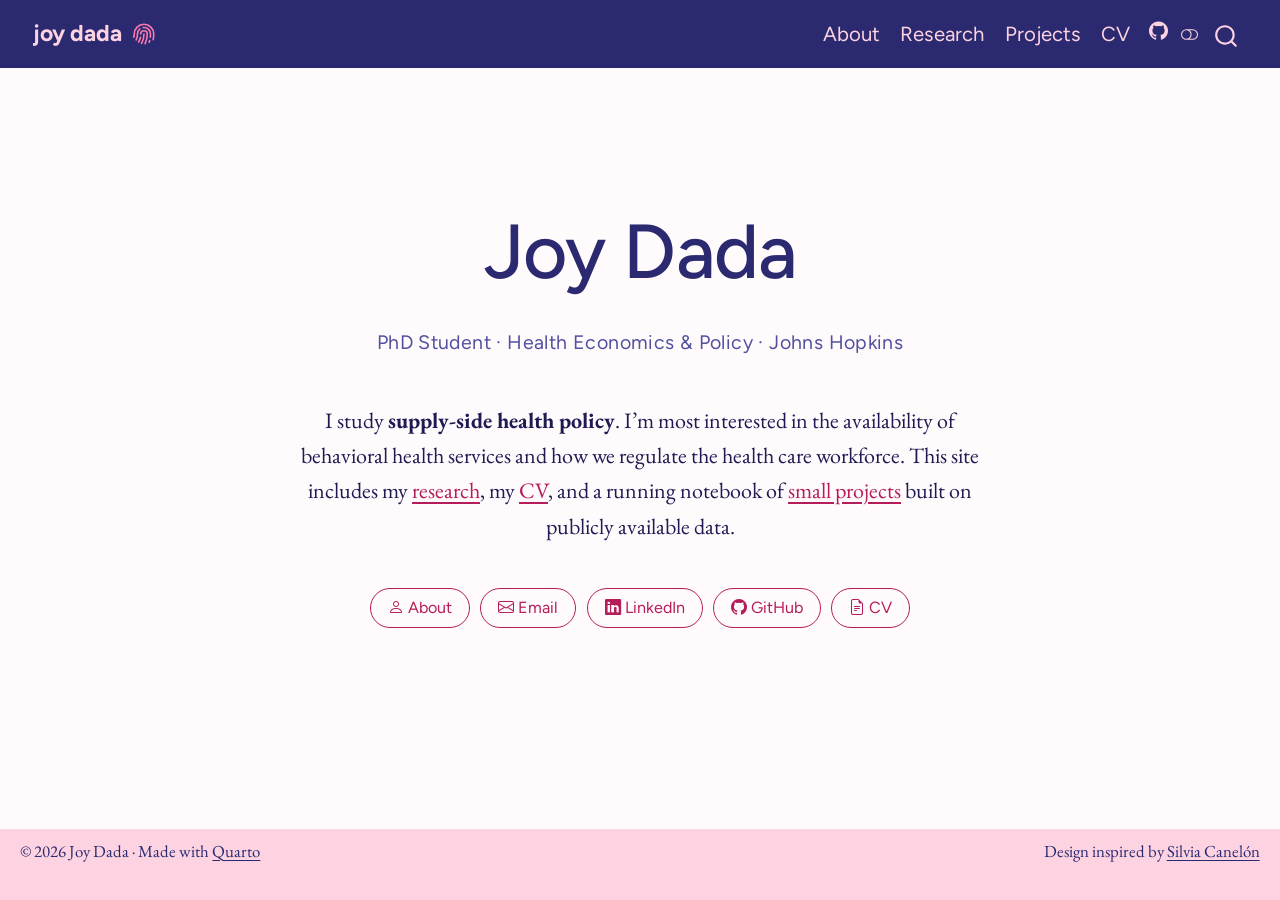
==== commit 2cb11b7a: "Built site for gh-pages" ====
--- a/index.html
+++ b/index.html
@@ -7,7 +7,7 @@
 <meta name="viewport" content="width=device-width, initial-scale=1.0, user-scalable=yes">
 
 
-<title>Joy Dada – joydada</title>
+<title>Joy Dada – joy dada</title>
 <style>
 /* Default styles provided by pandoc.
 ** See https://pandoc.org/MANUAL.html#variables-for-html for config info.
@@ -48,9 +48,9 @@
 <link href="site_libs/quarto-html/quarto-syntax-highlighting-8221f2c48aaba76b52edb100b0507f3c.css" rel="stylesheet" class="quarto-color-scheme-extra" id="quarto-text-highlighting-styles">
 <script src="site_libs/bootstrap/bootstrap.min.js"></script>
 <link href="site_libs/bootstrap/bootstrap-icons.css" rel="stylesheet">
-<link href="site_libs/bootstrap/bootstrap-cb2092fd731e4eb73989a258b57290ee.min.css" rel="stylesheet" append-hash="true" class="quarto-color-scheme" id="quarto-bootstrap" data-mode="light">
-<link href="site_libs/bootstrap/bootstrap-dark-763b3bb7d74302b578c923865d46b338.min.css" rel="stylesheet" append-hash="true" class="quarto-color-scheme quarto-color-alternate" id="quarto-bootstrap" data-mode="dark">
-<link href="site_libs/bootstrap/bootstrap-cb2092fd731e4eb73989a258b57290ee.min.css" rel="stylesheet" append-hash="true" class="quarto-color-scheme-extra" id="quarto-bootstrap" data-mode="light">
+<link href="site_libs/bootstrap/bootstrap-e0fc29ca521b2d347499976639185ea9.min.css" rel="stylesheet" append-hash="true" class="quarto-color-scheme" id="quarto-bootstrap" data-mode="light">
+<link href="site_libs/bootstrap/bootstrap-dark-4737acbcf02846416b1301579e54e95a.min.css" rel="stylesheet" append-hash="true" class="quarto-color-scheme quarto-color-alternate" id="quarto-bootstrap" data-mode="dark">
+<link href="site_libs/bootstrap/bootstrap-e0fc29ca521b2d347499976639185ea9.min.css" rel="stylesheet" append-hash="true" class="quarto-color-scheme-extra" id="quarto-bootstrap" data-mode="light">
 <script id="quarto-search-options" type="application/json">{
   "location": "navbar",
   "copy-button": false,
@@ -253,11 +253,11 @@
       <div class="navbar-container container-fluid">
       <div class="navbar-brand-container mx-auto">
     <a href="./index.html" class="navbar-brand navbar-brand-logo">
-    <img src="./assets/img/logo.svg" alt="joydada fingerprint logo" class="navbar-logo light-content">
-    <img src="./assets/img/logo.svg" alt="joydada fingerprint logo" class="navbar-logo dark-content">
+    <img src="./assets/img/logo.svg" alt="joy dada fingerprint logo" class="navbar-logo light-content">
+    <img src="./assets/img/logo.svg" alt="joy dada fingerprint logo" class="navbar-logo dark-content">
     </a>
     <a class="navbar-brand" href="./index.html">
-    <span class="navbar-title">joydada</span>
+    <span class="navbar-title">joy dada</span>
     </a>
   </div>
             <div id="quarto-search" class="" title="Search"></div>
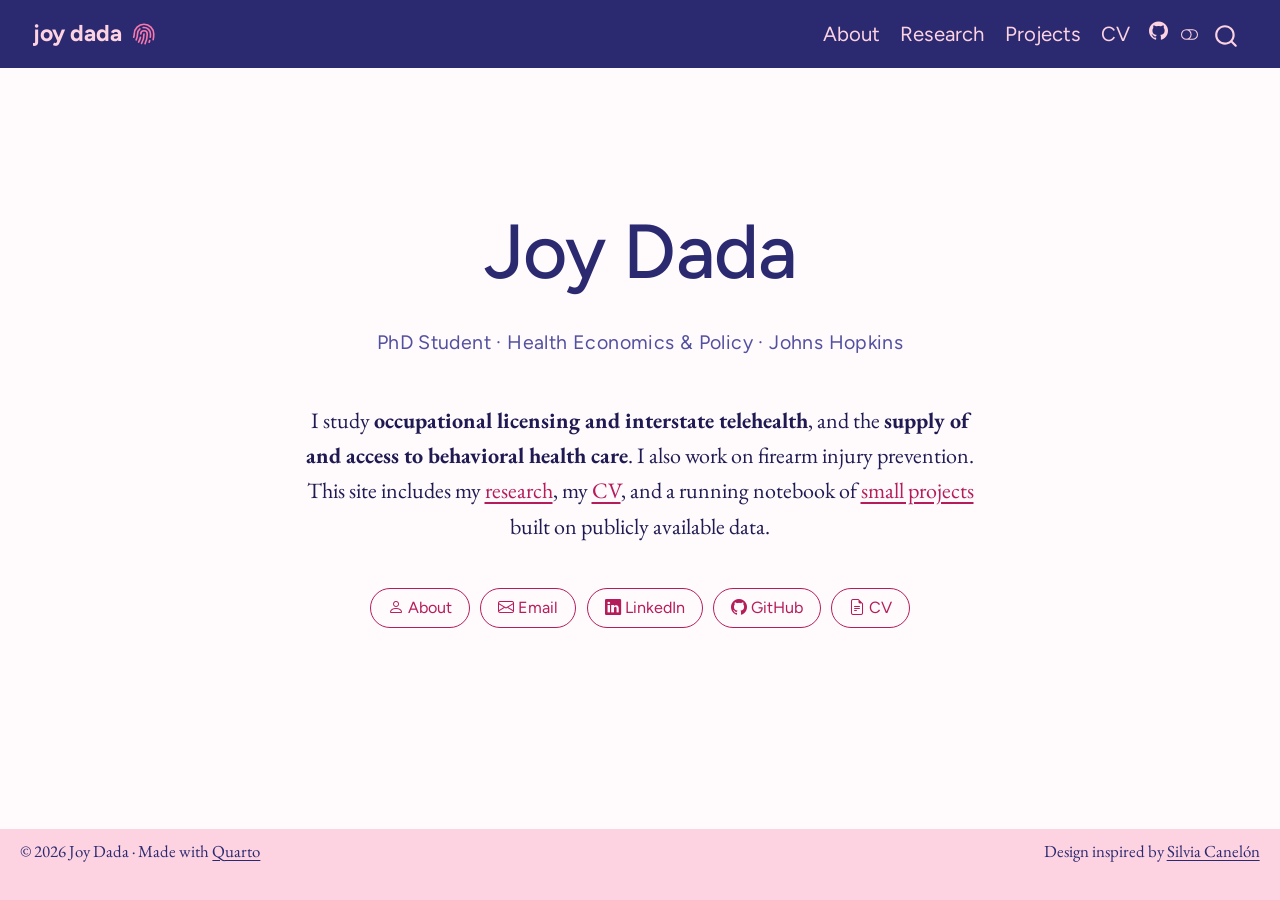
==== commit f32d24a3: "Built site for gh-pages" ====
--- a/index.html
+++ b/index.html
@@ -2,7 +2,7 @@
 <html xmlns="http://www.w3.org/1999/xhtml" lang="en" xml:lang="en"><head>
 
 <meta charset="utf-8">
-<meta name="generator" content="quarto-1.10.19">
+<meta name="generator" content="quarto-1.10.20">
 
 <meta name="viewport" content="width=device-width, initial-scale=1.0, user-scalable=yes">
 
@@ -43,14 +43,14 @@
 <script src="site_libs/quarto-html/tippy.umd.min.js"></script>
 <script src="site_libs/quarto-html/anchor.min.js"></script>
 <link href="site_libs/quarto-html/tippy.css" rel="stylesheet">
-<link href="site_libs/quarto-html/quarto-syntax-highlighting-8221f2c48aaba76b52edb100b0507f3c.css" rel="stylesheet" class="quarto-color-scheme" id="quarto-text-highlighting-styles">
-<link href="site_libs/quarto-html/quarto-syntax-highlighting-dark-9b72eb626856766e9cc8d3a7dc96451e.css" rel="stylesheet" class="quarto-color-scheme quarto-color-alternate" id="quarto-text-highlighting-styles">
-<link href="site_libs/quarto-html/quarto-syntax-highlighting-8221f2c48aaba76b52edb100b0507f3c.css" rel="stylesheet" class="quarto-color-scheme-extra" id="quarto-text-highlighting-styles">
+<link href="site_libs/quarto-html/quarto-syntax-highlighting-34ae805c6c4bda9dfb88a43dbc669e1f.css" rel="stylesheet" class="quarto-color-scheme" id="quarto-text-highlighting-styles">
+<link href="site_libs/quarto-html/quarto-syntax-highlighting-dark-7757046709a66ee4e7e83d4123dabc83.css" rel="stylesheet" class="quarto-color-scheme quarto-color-alternate" id="quarto-text-highlighting-styles">
+<link href="site_libs/quarto-html/quarto-syntax-highlighting-34ae805c6c4bda9dfb88a43dbc669e1f.css" rel="stylesheet" class="quarto-color-scheme-extra" id="quarto-text-highlighting-styles">
 <script src="site_libs/bootstrap/bootstrap.min.js"></script>
 <link href="site_libs/bootstrap/bootstrap-icons.css" rel="stylesheet">
-<link href="site_libs/bootstrap/bootstrap-e0fc29ca521b2d347499976639185ea9.min.css" rel="stylesheet" append-hash="true" class="quarto-color-scheme" id="quarto-bootstrap" data-mode="light">
-<link href="site_libs/bootstrap/bootstrap-dark-4737acbcf02846416b1301579e54e95a.min.css" rel="stylesheet" append-hash="true" class="quarto-color-scheme quarto-color-alternate" id="quarto-bootstrap" data-mode="dark">
-<link href="site_libs/bootstrap/bootstrap-e0fc29ca521b2d347499976639185ea9.min.css" rel="stylesheet" append-hash="true" class="quarto-color-scheme-extra" id="quarto-bootstrap" data-mode="light">
+<link href="site_libs/bootstrap/bootstrap-c153afa263d57def445ac9749a9b42aa.min.css" rel="stylesheet" append-hash="true" class="quarto-color-scheme" id="quarto-bootstrap" data-mode="light">
+<link href="site_libs/bootstrap/bootstrap-dark-31b0dd8e707df39ea7d20cd21ec63c6a.min.css" rel="stylesheet" append-hash="true" class="quarto-color-scheme quarto-color-alternate" id="quarto-bootstrap" data-mode="dark">
+<link href="site_libs/bootstrap/bootstrap-c153afa263d57def445ac9749a9b42aa.min.css" rel="stylesheet" append-hash="true" class="quarto-color-scheme-extra" id="quarto-bootstrap" data-mode="light">
 <script id="quarto-search-options" type="application/json">{
   "location": "navbar",
   "copy-button": false,
@@ -313,7 +313,7 @@
 <p>PhD Student · Health Economics &amp; Policy · Johns Hopkins</p>
 </div>
 <div class="landing-blurb">
-<p>I study <strong>supply-side health policy</strong>. I’m most interested in the availability of behavioral health services and how we regulate the health care workforce. This site includes my <a href="./research/index.html">research</a>, my <a href="./cv/index.html">CV</a>, and a running notebook of <a href="./projects/index.html">small projects</a> built on publicly available data.</p>
+<p>I study <strong>occupational licensing and interstate telehealth</strong>, and the <strong>supply of and access to behavioral health care</strong>. I also work on firearm injury prevention. This site includes my <a href="./research/index.html">research</a>, my <a href="./cv/index.html">CV</a>, and a running notebook of <a href="./projects/index.html">small projects</a> built on publicly available data.</p>
 </div>
 <div class="landing-links">
 <p><a href="./about/index.html" class="landing-btn"><i class="bi bi-person"></i> About</a> <a href="mailto:jdada3@jhu.edu" class="landing-btn"><i class="bi bi-envelope"></i> Email</a> <a href="https://www.linkedin.com/in/joy-dada/" class="landing-btn"><i class="bi bi-linkedin"></i> LinkedIn</a> <a href="https://github.com/jdada360" class="landing-btn"><i class="bi bi-github"></i> GitHub</a> <a href="cv/cv.pdf" class="landing-btn"><i class="bi bi-file-earmark-text"></i> CV</a></p>
--- a/site_libs/quarto-html/quarto-syntax-highlighting-34ae805c6c4bda9dfb88a43dbc669e1f.css
+++ b/site_libs/quarto-html/quarto-syntax-highlighting-34ae805c6c4bda9dfb88a43dbc669e1f.css
@@ -0,0 +1,236 @@
+/* quarto syntax highlight colors */
+:root {
+  --quarto-hl-ot-color: #003B4F;
+  --quarto-hl-at-color: #657422;
+  --quarto-hl-ss-color: #20794D;
+  --quarto-hl-an-color: #5E5E5E;
+  --quarto-hl-fu-color: #4758AB;
+  --quarto-hl-st-color: #20794D;
+  --quarto-hl-cf-color: #003B4F;
+  --quarto-hl-op-color: #5E5E5E;
+  --quarto-hl-er-color: #AD0000;
+  --quarto-hl-bn-color: #AD0000;
+  --quarto-hl-al-color: #AD0000;
+  --quarto-hl-va-color: #111111;
+  --quarto-hl-bu-color: inherit;
+  --quarto-hl-ex-color: inherit;
+  --quarto-hl-pp-color: #AD0000;
+  --quarto-hl-in-color: #5E5E5E;
+  --quarto-hl-vs-color: #20794D;
+  --quarto-hl-wa-color: #5E5E5E;
+  --quarto-hl-do-color: #5E5E5E;
+  --quarto-hl-im-color: #00769E;
+  --quarto-hl-ch-color: #20794D;
+  --quarto-hl-dt-color: #AD0000;
+  --quarto-hl-fl-color: #AD0000;
+  --quarto-hl-co-color: #5E5E5E;
+  --quarto-hl-cv-color: #5E5E5E;
+  --quarto-hl-cn-color: #8f5902;
+  --quarto-hl-sc-color: #5E5E5E;
+  --quarto-hl-dv-color: #AD0000;
+  --quarto-hl-kw-color: #003B4F;
+}
+
+/* other quarto variables */
+:root {
+  --quarto-font-monospace: "JetBrains Mono", ui-monospace, monospace;
+}
+
+/* syntax highlight based on Pandoc's rules */
+pre > code.sourceCode > span {
+  color: #003B4F;
+}
+
+code.sourceCode > span {
+  color: #003B4F;
+}
+
+div.sourceCode,
+div.sourceCode pre.sourceCode {
+  color: #003B4F;
+}
+
+/* Normal */
+code span {
+  color: #003B4F;
+}
+
+/* Alert */
+code span.al {
+  color: #AD0000;
+  font-style: inherit;
+}
+
+/* Annotation */
+code span.an {
+  color: #5E5E5E;
+  font-style: inherit;
+}
+
+/* Attribute */
+code span.at {
+  color: #657422;
+  font-style: inherit;
+}
+
+/* BaseN */
+code span.bn {
+  color: #AD0000;
+  font-style: inherit;
+}
+
+/* BuiltIn */
+code span.bu {
+  font-style: inherit;
+}
+
+/* ControlFlow */
+code span.cf {
+  color: #003B4F;
+  font-weight: bold;
+  font-style: inherit;
+}
+
+/* Char */
+code span.ch {
+  color: #20794D;
+  font-style: inherit;
+}
+
+/* Constant */
+code span.cn {
+  color: #8f5902;
+  font-style: inherit;
+}
+
+/* Comment */
+code span.co {
+  color: #5E5E5E;
+  font-style: inherit;
+}
+
+/* CommentVar */
+code span.cv {
+  color: #5E5E5E;
+  font-style: italic;
+}
+
+/* Documentation */
+code span.do {
+  color: #5E5E5E;
+  font-style: italic;
+}
+
+/* DataType */
+code span.dt {
+  color: #AD0000;
+  font-style: inherit;
+}
+
+/* DecVal */
+code span.dv {
+  color: #AD0000;
+  font-style: inherit;
+}
+
+/* Error */
+code span.er {
+  color: #AD0000;
+  font-style: inherit;
+}
+
+/* Extension */
+code span.ex {
+  font-style: inherit;
+}
+
+/* Float */
+code span.fl {
+  color: #AD0000;
+  font-style: inherit;
+}
+
+/* Function */
+code span.fu {
+  color: #4758AB;
+  font-style: inherit;
+}
+
+/* Import */
+code span.im {
+  color: #00769E;
+  font-style: inherit;
+}
+
+/* Information */
+code span.in {
+  color: #5E5E5E;
+  font-style: inherit;
+}
+
+/* Keyword */
+code span.kw {
+  color: #003B4F;
+  font-weight: bold;
+  font-style: inherit;
+}
+
+/* Operator */
+code span.op {
+  color: #5E5E5E;
+  font-style: inherit;
+}
+
+/* Other */
+code span.ot {
+  color: #003B4F;
+  font-style: inherit;
+}
+
+/* Preprocessor */
+code span.pp {
+  color: #AD0000;
+  font-style: inherit;
+}
+
+/* SpecialChar */
+code span.sc {
+  color: #5E5E5E;
+  font-style: inherit;
+}
+
+/* SpecialString */
+code span.ss {
+  color: #20794D;
+  font-style: inherit;
+}
+
+/* String */
+code span.st {
+  color: #20794D;
+  font-style: inherit;
+}
+
+/* Variable */
+code span.va {
+  color: #111111;
+  font-style: inherit;
+}
+
+/* VerbatimString */
+code span.vs {
+  color: #20794D;
+  font-style: inherit;
+}
+
+/* Warning */
+code span.wa {
+  color: #5E5E5E;
+  font-style: italic;
+}
+
+.prevent-inlining {
+  content: "</";
+}
+
+/*# sourceMappingURL=a69c2c0154567a11828d0467634ec1f0.css.map */
--- a/site_libs/quarto-html/quarto-syntax-highlighting-dark-7757046709a66ee4e7e83d4123dabc83.css
+++ b/site_libs/quarto-html/quarto-syntax-highlighting-dark-7757046709a66ee4e7e83d4123dabc83.css
@@ -0,0 +1,219 @@
+/* quarto syntax highlight colors */
+:root {
+  --quarto-hl-al-color: #f07178;
+  --quarto-hl-an-color: #d4d0ab;
+  --quarto-hl-at-color: #00e0e0;
+  --quarto-hl-bn-color: #d4d0ab;
+  --quarto-hl-bu-color: #abe338;
+  --quarto-hl-ch-color: #abe338;
+  --quarto-hl-co-color: #f8f8f2;
+  --quarto-hl-cv-color: #ffd700;
+  --quarto-hl-cn-color: #ffd700;
+  --quarto-hl-cf-color: #ffa07a;
+  --quarto-hl-dt-color: #ffa07a;
+  --quarto-hl-dv-color: #d4d0ab;
+  --quarto-hl-do-color: #f8f8f2;
+  --quarto-hl-er-color: #f07178;
+  --quarto-hl-ex-color: #00e0e0;
+  --quarto-hl-fl-color: #d4d0ab;
+  --quarto-hl-fu-color: #ffa07a;
+  --quarto-hl-im-color: #abe338;
+  --quarto-hl-in-color: #d4d0ab;
+  --quarto-hl-kw-color: #ffa07a;
+  --quarto-hl-op-color: #ffa07a;
+  --quarto-hl-ot-color: #00e0e0;
+  --quarto-hl-pp-color: #dcc6e0;
+  --quarto-hl-re-color: #00e0e0;
+  --quarto-hl-sc-color: #abe338;
+  --quarto-hl-ss-color: #abe338;
+  --quarto-hl-st-color: #abe338;
+  --quarto-hl-va-color: #00e0e0;
+  --quarto-hl-vs-color: #abe338;
+  --quarto-hl-wa-color: #dcc6e0;
+}
+
+/* other quarto variables */
+:root {
+  --quarto-font-monospace: "JetBrains Mono", ui-monospace, monospace;
+}
+
+/* syntax highlight based on Pandoc's rules */
+pre > code.sourceCode > span {
+  color: #f8f8f2;
+}
+
+code.sourceCode > span {
+  color: #f8f8f2;
+}
+
+div.sourceCode,
+div.sourceCode pre.sourceCode {
+  color: #f8f8f2;
+}
+
+/* Normal */
+code span {
+  color: #f8f8f2;
+}
+
+/* Alert */
+code span.al {
+  color: #f07178;
+}
+
+/* Annotation */
+code span.an {
+  color: #d4d0ab;
+}
+
+/* Attribute */
+code span.at {
+  color: #00e0e0;
+}
+
+/* BaseN */
+code span.bn {
+  color: #d4d0ab;
+}
+
+/* BuiltIn */
+code span.bu {
+  color: #abe338;
+}
+
+/* ControlFlow */
+code span.cf {
+  font-weight: bold;
+  color: #ffa07a;
+}
+
+/* Char */
+code span.ch {
+  color: #abe338;
+}
+
+/* Constant */
+code span.cn {
+  color: #ffd700;
+}
+
+/* Comment */
+code span.co {
+  font-style: italic;
+  color: #f8f8f2;
+}
+
+/* CommentVar */
+code span.cv {
+  color: #ffd700;
+}
+
+/* Documentation */
+code span.do {
+  color: #f8f8f2;
+}
+
+/* DataType */
+code span.dt {
+  color: #ffa07a;
+}
+
+/* DecVal */
+code span.dv {
+  color: #d4d0ab;
+}
+
+/* Error */
+code span.er {
+  color: #f07178;
+  text-decoration: underline;
+}
+
+/* Extension */
+code span.ex {
+  font-weight: bold;
+  color: #00e0e0;
+}
+
+/* Float */
+code span.fl {
+  color: #d4d0ab;
+}
+
+/* Function */
+code span.fu {
+  color: #ffa07a;
+}
+
+/* Import */
+code span.im {
+  color: #abe338;
+}
+
+/* Information */
+code span.in {
+  color: #d4d0ab;
+}
+
+/* Keyword */
+code span.kw {
+  font-weight: bold;
+  color: #ffa07a;
+}
+
+/* Operator */
+code span.op {
+  color: #ffa07a;
+}
+
+/* Other */
+code span.ot {
+  color: #00e0e0;
+}
+
+/* Preprocessor */
+code span.pp {
+  color: #dcc6e0;
+}
+
+/* RegionMarker */
+code span.re {
+  background-color: #f8f8f2;
+  color: #00e0e0;
+}
+
+/* SpecialChar */
+code span.sc {
+  color: #abe338;
+}
+
+/* SpecialString */
+code span.ss {
+  color: #abe338;
+}
+
+/* String */
+code span.st {
+  color: #abe338;
+}
+
+/* Variable */
+code span.va {
+  color: #00e0e0;
+}
+
+/* VerbatimString */
+code span.vs {
+  color: #abe338;
+}
+
+/* Warning */
+code span.wa {
+  color: #dcc6e0;
+}
+
+.prevent-inlining {
+  content: "</";
+}
+
+/*# sourceMappingURL=cdc5bd454d83fab5b94d12bcd15c4249.css.map */
--- a/site_libs/quarto-html/quarto-syntax-highlighting-34ae805c6c4bda9dfb88a43dbc669e1f.css
+++ b/site_libs/quarto-html/quarto-syntax-highlighting-34ae805c6c4bda9dfb88a43dbc669e1f.css
@@ -0,0 +1,236 @@
+/* quarto syntax highlight colors */
+:root {
+  --quarto-hl-ot-color: #003B4F;
+  --quarto-hl-at-color: #657422;
+  --quarto-hl-ss-color: #20794D;
+  --quarto-hl-an-color: #5E5E5E;
+  --quarto-hl-fu-color: #4758AB;
+  --quarto-hl-st-color: #20794D;
+  --quarto-hl-cf-color: #003B4F;
+  --quarto-hl-op-color: #5E5E5E;
+  --quarto-hl-er-color: #AD0000;
+  --quarto-hl-bn-color: #AD0000;
+  --quarto-hl-al-color: #AD0000;
+  --quarto-hl-va-color: #111111;
+  --quarto-hl-bu-color: inherit;
+  --quarto-hl-ex-color: inherit;
+  --quarto-hl-pp-color: #AD0000;
+  --quarto-hl-in-color: #5E5E5E;
+  --quarto-hl-vs-color: #20794D;
+  --quarto-hl-wa-color: #5E5E5E;
+  --quarto-hl-do-color: #5E5E5E;
+  --quarto-hl-im-color: #00769E;
+  --quarto-hl-ch-color: #20794D;
+  --quarto-hl-dt-color: #AD0000;
+  --quarto-hl-fl-color: #AD0000;
+  --quarto-hl-co-color: #5E5E5E;
+  --quarto-hl-cv-color: #5E5E5E;
+  --quarto-hl-cn-color: #8f5902;
+  --quarto-hl-sc-color: #5E5E5E;
+  --quarto-hl-dv-color: #AD0000;
+  --quarto-hl-kw-color: #003B4F;
+}
+
+/* other quarto variables */
+:root {
+  --quarto-font-monospace: "JetBrains Mono", ui-monospace, monospace;
+}
+
+/* syntax highlight based on Pandoc's rules */
+pre > code.sourceCode > span {
+  color: #003B4F;
+}
+
+code.sourceCode > span {
+  color: #003B4F;
+}
+
+div.sourceCode,
+div.sourceCode pre.sourceCode {
+  color: #003B4F;
+}
+
+/* Normal */
+code span {
+  color: #003B4F;
+}
+
+/* Alert */
+code span.al {
+  color: #AD0000;
+  font-style: inherit;
+}
+
+/* Annotation */
+code span.an {
+  color: #5E5E5E;
+  font-style: inherit;
+}
+
+/* Attribute */
+code span.at {
+  color: #657422;
+  font-style: inherit;
+}
+
+/* BaseN */
+code span.bn {
+  color: #AD0000;
+  font-style: inherit;
+}
+
+/* BuiltIn */
+code span.bu {
+  font-style: inherit;
+}
+
+/* ControlFlow */
+code span.cf {
+  color: #003B4F;
+  font-weight: bold;
+  font-style: inherit;
+}
+
+/* Char */
+code span.ch {
+  color: #20794D;
+  font-style: inherit;
+}
+
+/* Constant */
+code span.cn {
+  color: #8f5902;
+  font-style: inherit;
+}
+
+/* Comment */
+code span.co {
+  color: #5E5E5E;
+  font-style: inherit;
+}
+
+/* CommentVar */
+code span.cv {
+  color: #5E5E5E;
+  font-style: italic;
+}
+
+/* Documentation */
+code span.do {
+  color: #5E5E5E;
+  font-style: italic;
+}
+
+/* DataType */
+code span.dt {
+  color: #AD0000;
+  font-style: inherit;
+}
+
+/* DecVal */
+code span.dv {
+  color: #AD0000;
+  font-style: inherit;
+}
+
+/* Error */
+code span.er {
+  color: #AD0000;
+  font-style: inherit;
+}
+
+/* Extension */
+code span.ex {
+  font-style: inherit;
+}
+
+/* Float */
+code span.fl {
+  color: #AD0000;
+  font-style: inherit;
+}
+
+/* Function */
+code span.fu {
+  color: #4758AB;
+  font-style: inherit;
+}
+
+/* Import */
+code span.im {
+  color: #00769E;
+  font-style: inherit;
+}
+
+/* Information */
+code span.in {
+  color: #5E5E5E;
+  font-style: inherit;
+}
+
+/* Keyword */
+code span.kw {
+  color: #003B4F;
+  font-weight: bold;
+  font-style: inherit;
+}
+
+/* Operator */
+code span.op {
+  color: #5E5E5E;
+  font-style: inherit;
+}
+
+/* Other */
+code span.ot {
+  color: #003B4F;
+  font-style: inherit;
+}
+
+/* Preprocessor */
+code span.pp {
+  color: #AD0000;
+  font-style: inherit;
+}
+
+/* SpecialChar */
+code span.sc {
+  color: #5E5E5E;
+  font-style: inherit;
+}
+
+/* SpecialString */
+code span.ss {
+  color: #20794D;
+  font-style: inherit;
+}
+
+/* String */
+code span.st {
+  color: #20794D;
+  font-style: inherit;
+}
+
+/* Variable */
+code span.va {
+  color: #111111;
+  font-style: inherit;
+}
+
+/* VerbatimString */
+code span.vs {
+  color: #20794D;
+  font-style: inherit;
+}
+
+/* Warning */
+code span.wa {
+  color: #5E5E5E;
+  font-style: italic;
+}
+
+.prevent-inlining {
+  content: "</";
+}
+
+/*# sourceMappingURL=a69c2c0154567a11828d0467634ec1f0.css.map */
